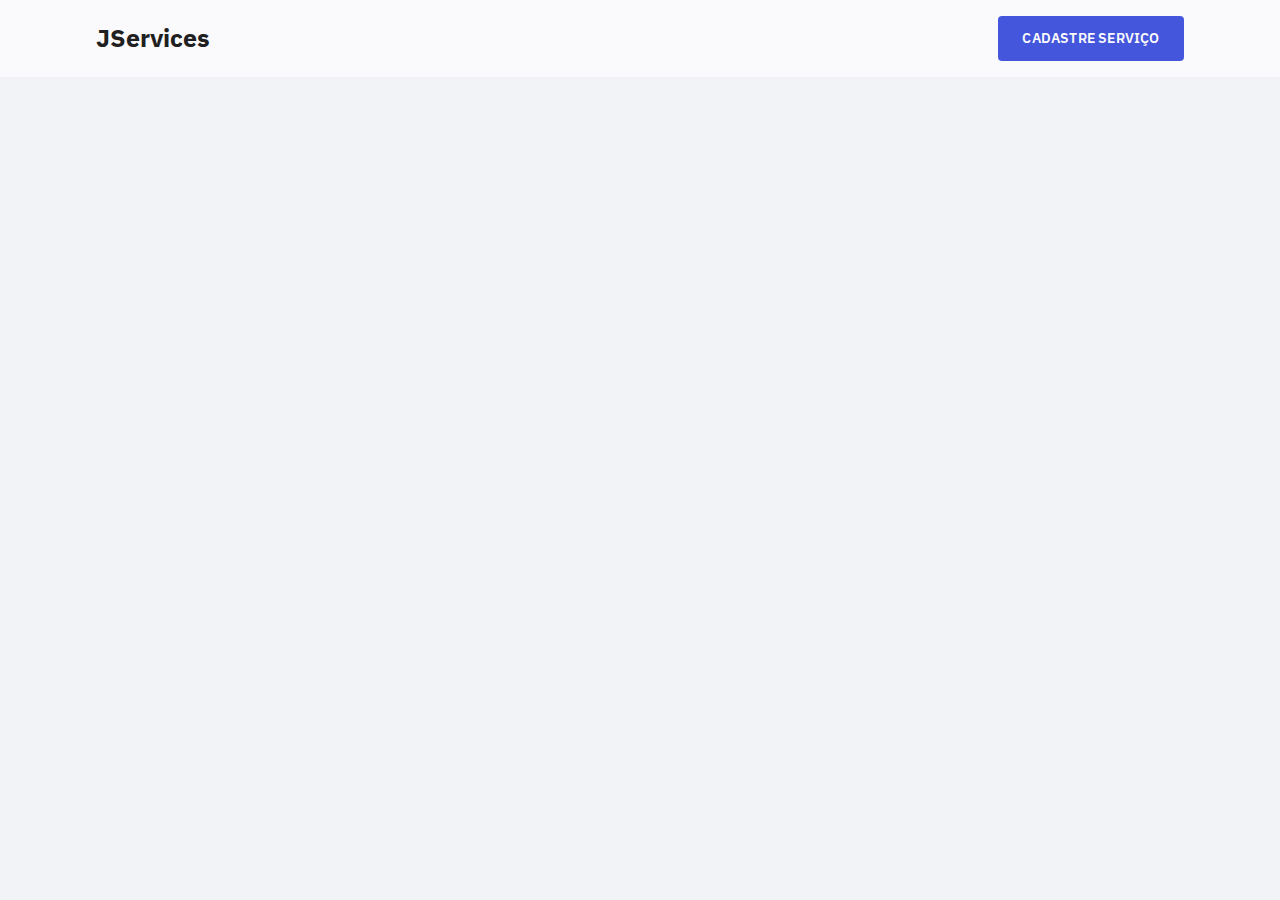
==== details-service.html @ 6e281368 "refactor: created page details service and deleted files css: header & modal" ====
<!DOCTYPE html>
<html lang="pt-br">
    <head>
        <head>
            <meta charset="UTF-8" />
            <meta http-equiv="X-UA-Compatible" content="IE=edge" />
            <meta
                name="viewport"
                content="width=device-width, initial-scale=1.0"
            />

            <link rel="preconnect" href="https://fonts.googleapis.com" />
            <link
                rel="preconnect"
                href="https://fonts.gstatic.com"
                crossorigin
            />
            <link
                href="https://fonts.googleapis.com/css2?family=IBM+Plex+Sans:wght@400;500;600&display=swap"
                rel="stylesheet"
            />
            <link rel="stylesheet" href="./css/reset.css" />
            <link rel="stylesheet" href="./css/colors.css" />
            <link rel="stylesheet" href="./css/global.css" />
            <link rel="stylesheet" href="./css/animates.css" />
            <link rel="stylesheet" href="./css/main.css" />

            <title>Detalhes do Serviço</title>
        </head>
    </head>
    <body>
        <header class="header">
            <div class="container header__content">
                <h2 class="header__title">JServices</h2>
                <button
                    data-id="button-open-modal-registration-service"
                    class="header__button"
                >
                    Cadastre Serviço
                </button>
            </div>
        </header>
    </body>
</html>
---- css/colors.css ----
:root {
    --blue-100: #B6BEFA;
    --blue-200: #7687FF;
    --blue-300: #6376FC;
    --blue-400: #5165F7;
    --blue-500: #4456DB;
    --blue-600: #3848BE;
    --blue-700: #232E80;

    --white-100: #FAFAFC;
    --white-200: #F5F6FA;
    --white-300: #F2F3F7;
    --white-400: #EDEEF5;
    --white-500: #E8E9F2;
    --white-600: #E3E4ED;
    --white-700: #DCDEE8;

    --black-100: #363638;
    --black-200: #2F2F30;
    --black-300: #272729;
    --black-400: #202021;
    --black-500: #19191A;
    --black-600: #141414;
    --black-700: #0F0F0F;

    --gray-100: #9696A3;
    --gray-200: #8A8A94;
    --gray-300: #74747D;
    --gray-400: #65656B;
    --gray-500: #5A5A5E;
    --gray-600: #4B4B4F;
    --gray-700: #404042;
    --gray-800: #313133;

    --green-100: #C0F2D1;
    --green-400: #40D672;
    --green-700: #14552A;

    --red-100: #F9BABA;
    --red-400: #EE2F2F;
    --red-700: #8F1E1E;
}
---- css/global.css ----
.body {
    display: flex;
    flex-direction: column;
}

.container {
    width: min(121.6rem, 85vw);
    margin: 0 auto;
}

.gone {
    width: 0;
    height: 0;
    position: absolute;
    left: -999px;
    visibility: hidden;
}

.not-scroll {
    overflow-y: hidden;
}
---- css/animates.css ----
@keyframes show {
    from {
        opacity: 0.2;
        transform: scale(0.7);
    }

    to {
        opacity: 1;
        transform: scale(1);
    }
}
---- css/main.css ----
.header {
    width: 100%;
    background: var(--white-100);
}

.header__content {
    padding: 1.6rem 0;
    display: flex;
    align-items: center;
    justify-content: space-between;
}

.header__title {
    color: var(--black-400);
}

.header__button {
    padding: 1.4rem 2.4rem;
    font-size: 1.4rem;
    font-weight: 600;
    line-height: 1.6rem;
    text-transform: uppercase;
    letter-spacing: 0.2px;
    color: var(--white-100);
    background: var(--blue-500);
    border-radius: 0.4rem;
    transition: background-color 0.2s linear;
}

.header__button:hover {
    background: var(--blue-400);
}

.header__button:active {
    background: var(--blue-600);
}


.main {
    flex: 1;
}

.main__row-title-section {
    margin-top: 6.4rem;
    display: flex;
    align-items: center;
    justify-content: space-between;
}

.main__row-title-section > h2 {
    font-size: 2.5rem;
    font-weight: 500;
}

.main__row-title-section > span {
    font-size: 1.6rem;
    color: var(--gray-300);
}

.main__row-tabs {
    margin-top: 4rem;
    width: 100%;
    height: 5.6rem;
    background: var(--white-100);
    display: flex;
    justify-content: center;
}

.main__row-tabs__content {
    height: 100%;
    display: flex;
    gap: 3.2rem;
    position: relative;
}

.main__row-tabs__tab {
    height: 100%;
    font-size: 1.6rem;
    font-weight: 400;
    color: var(--gray-300);
    background: transparent;
}

.main__row-tabs__tab--active {
    font-weight: 500;
    color: var(--blue-500);
}

.main__row-tabs-line {
    position: absolute;
    bottom: 0;
    height: 2px;
    background: var(--blue-500);
    transition: transform 0.4s ease;
}

.main__row-tabs-line--left {
    transform: translateX(-0.75rem);
}

.main__row-tabs-line.main__row-tabs-line--left {
    width: 55%;
}

.main__row-tabs-line--right {
    transform: translateX(15rem);
}

.main__row-tabs-line.main__row-tabs-line--right {
    width: 50%;
}

.main__services {
    margin-top: 7.2rem;
}

.list-services {
    display: grid;
    grid-template-columns: repeat(3, 1fr);
    gap: 2.4rem 1.6rem;
}

.card-service {
    display: flex;
    flex-direction: column;
    background: var(--white-100);
    border-radius: 0.4rem;
    animation: show 0.5s linear;
}

.card-service__content {
    flex: 1;
    padding: 2rem 2.4rem 2rem 2.4rem;
    display: flex;
    flex-direction: column;
    gap: 1.6rem;
}

.card-service__title {
    flex: 1;
    font-size: 2rem;
    font-weight: 500;
    color: var(--black-200);
}

.card-service__description {
    flex: 1;
    color: var(--gray-500);
    font-size: 1.4rem;
    font-weight: 400;
    line-height: 2rem;
}

.card-service__tags {
    flex: 1;
    display: flex;
    gap: 1.6rem;
}

.card-service__tags__tag {
    padding: 0.5rem 1rem;
    background: var(--white-700);
    border-radius: 0.4rem;
    font-size: 1.4rem;
    line-height: 1.6rem;
    color: var(--gray-800);
}

.card-service__actions {
    height: 4.4rem;
    border-top: 1px solid var(--white-700);
    text-align: center;
    display: flex;
    align-items: center;
    justify-content: space-between;
}

.card-service__actions__link {
    height: 100%;
    width: 100%;
    display: grid;
    place-content: center;
    font-size: 1.4rem;
    font-weight: 600;
    text-transform: uppercase;
    transition: background-color 0.3s linear;
}

.card-service__actions__link--delete {
    color: var(--red-700);
}

.card-service__actions__link--delete:hover {
    background: var(--red-100);
}

.card-service__actions__link--finished {
    color: var(--green-700);
}

.card-service__actions__link--finished:hover {
    background: var(--green-100);
}

.card-service__actions__link--details {
    color: var(--blue-700);
}

.card-service__actions__link--details:hover {
    background: var(--blue-100);
}

.modal {
    position: absolute;
    top: 0;
    height: 100vh;
    width: 100%;
    background: rgba(0, 0, 0, 0.7);
    display: grid;
    place-content: center;
}

.modal__container {
    padding: 4rem 6.4rem;
    border-radius: 0.4rem;
    background: var(--white-300);
    animation: show 0.3s linear;
}

.modal__container__title {
    font-size: 2.5rem;
    font-weight: 500;
    color: var(--black-300);
}

.modal__container__form {
    margin-top: 3.2rem;
    width: min(70rem, 80vw);
    display: flex;
    flex-direction: column;
    gap: 2rem;
}

.modal__container__form__input-group {
    display: flex;
    flex-direction: column;
    gap: 0.6rem;
}

.modal__container__form__input-group__label {
    font-size: 1.6rem;
    font-weight: 500;
    color: var(--gray-600);
}

.modal__container__form__input-group__input {
    padding: 1.4rem 1.6rem;
    font-size: 1.6rem;
    color: var(--gray-800);
}


.modal__container__form__input-group__input::placeholder {
    color: var(--gray-100);
}

.modal__container__form__row-input {
    display: grid;
    grid-template-columns: 1fr 1fr;
    gap: 2.4rem;
}

.modal__container__form__buttons {
    margin-top: 1.6rem;
    display: flex;
    align-items: center;
    justify-content: flex-end;
    gap: 1.6rem;
}

.modal__container__form__buttons__button--secondary {
    width: 13.2rem;
    height: 4.4rem;
    font-size: 1.4rem;
    font-weight: 600;
    line-height: 1.6rem;
    text-transform: uppercase;
    letter-spacing: 0.2px;
    color: var(--blue-500);
    background: transparent;
    border-radius: 0.4rem;
    border: 1px solid var(--blue-500);
}
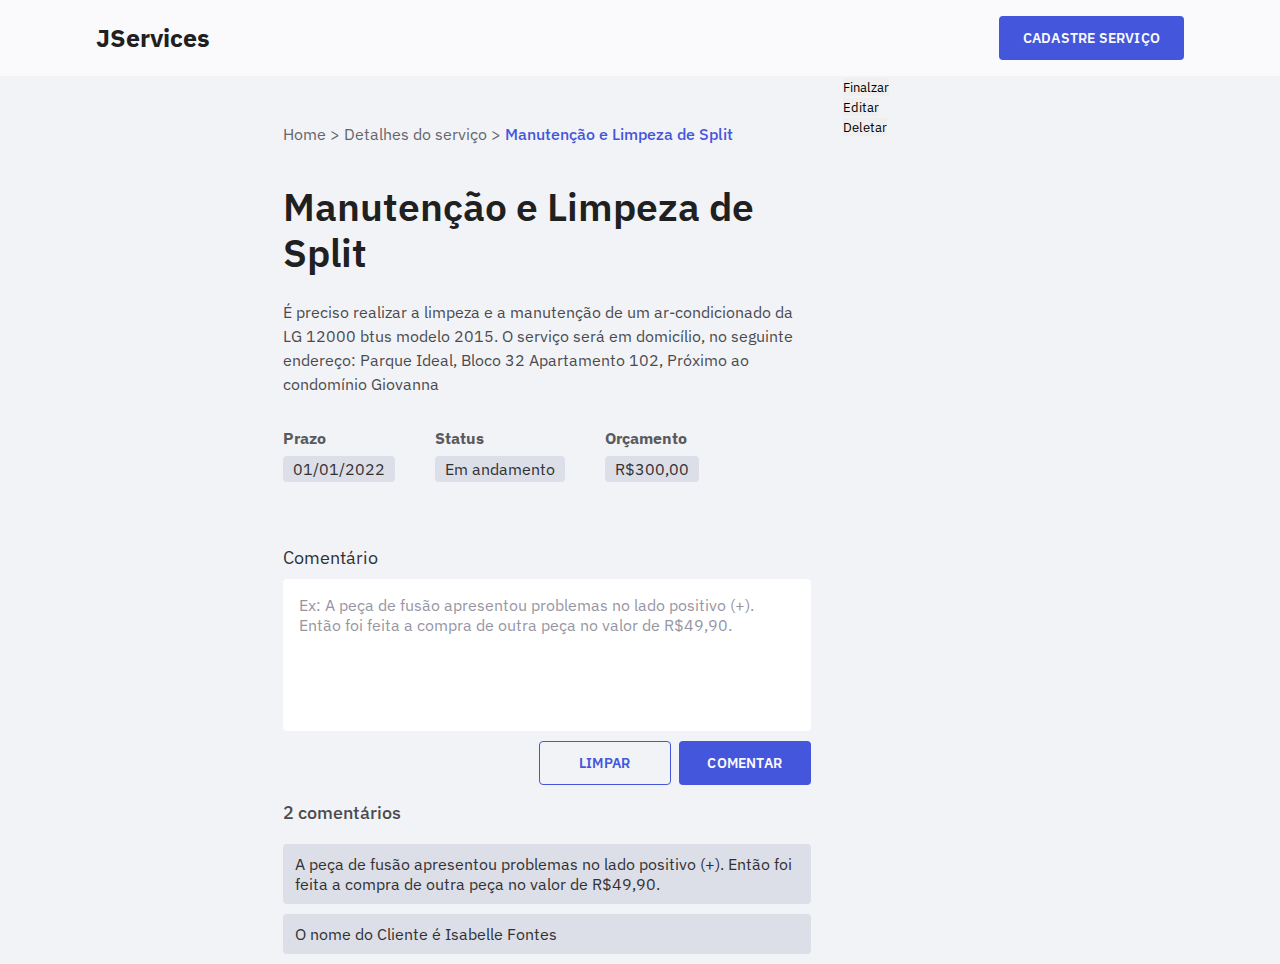
==== commit de50aa8a: "feat: [details-service] article details service completed" ====
--- a/details-service.html
+++ b/details-service.html
@@ -40,5 +40,148 @@
                 </button>
             </div>
         </header>
+        <main>
+            <div class="container main__content">
+                <section class="details-service">
+                    <p class="breadcumbs">
+                        <a
+                            href="./index.html"
+                            class="breadcumbs__breadcumb--disabled"
+                            >Home</a
+                        >
+                        > Detalhes do serviço >
+                        <a
+                            class="breadcumbs__breadcumb--active"
+                            href="./details-service.html"
+                            >Manutenção e Limpeza de Split</a
+                        >
+                    </p>
+                    <article class="details-service__service">
+                        <h1 class="details-service__service__title">
+                            Manutenção e Limpeza de Split
+                        </h1>
+                        <p class="details-service__service__description">
+                            É preciso realizar a limpeza e a manutenção de um
+                            ar-condicionado da LG 12000 btus modelo 2015. O
+                            serviço será em domicílio, no seguinte endereço:
+                            Parque Ideal, Bloco 32 Apartamento 102, Próximo ao
+                            condomínio Giovanna
+                        </p>
+                        <div class="details-service__service__data-table">
+                            <div
+                                class="
+                                    details-service__service__data-table__column
+                                "
+                            >
+                                <h4
+                                    class="
+                                        details-service__service__data-table__column__title
+                                    "
+                                >
+                                    Prazo
+                                </h4>
+                                <span
+                                    class="
+                                        details-service__service__data-table__column__tag
+                                    "
+                                    >01/01/2022</span
+                                >
+                            </div>
+                            <div
+                                class="
+                                    details-service__service__data-table__column
+                                "
+                            >
+                                <h4
+                                    class="
+                                        details-service__service__data-table__column__title
+                                    "
+                                >
+                                    Status
+                                </h4>
+                                <span
+                                    class="
+                                        details-service__service__data-table__column__tag
+                                    "
+                                    >Em andamento</span
+                                >
+                            </div>
+                            <div
+                                class="
+                                    details-service__service__data-table__column
+                                "
+                            >
+                                <h4
+                                    class="
+                                        details-service__service__data-table__column__title
+                                    "
+                                >
+                                    Orçamento
+                                </h4>
+                                <span
+                                    class="
+                                        details-service__service__data-table__column__tag
+                                    "
+                                    >R$300,00</span
+                                >
+                            </div>
+                        </div>
+                    </article>
+                    <form class="details-service__form-comment">
+                        <label
+                            class="details-service__form-comment__label"
+                            for="input-comment"
+                            >Comentário</label
+                        >
+                        <textarea
+                            class="details-service__form-comment__input"
+                            name="input-comment"
+                            id="input-comment"
+                            cols="30"
+                            rows="6"
+                            placeholder="Ex: A peça de fusão apresentou problemas no lado positivo (+). Então foi feita a compra de outra peça no valor de R$49,90."
+                        ></textarea>
+                        <div class="details-service__form-comment__buttons">
+                            <button
+                                class="
+                                    details-service__form-comment__buttons__reset
+                                "
+                                type="reset"
+                            >
+                                Limpar
+                            </button>
+                            <button
+                                class="
+                                    details-service__form-comment__buttons__submit
+                                "
+                                type="button"
+                            >
+                                Comentar
+                            </button>
+                        </div>
+                    </form>
+                    <section class="details-service__comments">
+                        <h3 class="details-service__comments__title">
+                            2 comentários
+                        </h3>
+                        <ul class="details-service__comments__list">
+                            <li class="details-service__comments__list__item">
+                                A peça de fusão apresentou problemas no lado
+                                positivo (+). Então foi feita a compra de outra
+                                peça no valor de R$49,90.
+                            </li>
+                            <li class="details-service__comments__list__item">
+                                O nome do Cliente é Isabelle Fontes
+                            </li>
+                        </ul>
+                    </section>
+                </section>
+                <aside class="actions-service">
+                    <button>Finalzar</button>
+                    <button>Editar</button>
+                    <button>Deletar</button>
+                </aside>
+            </div>
+        </main>
     </body>
 </html>
--- a/css/colors.css
+++ b/css/colors.css
@@ -1,42 +1,42 @@
 :root {
-    --blue-100: #B6BEFA;
-    --blue-200: #7687FF;
-    --blue-300: #6376FC;
-    --blue-400: #5165F7;
-    --blue-500: #4456DB;
-    --blue-600: #3848BE;
-    --blue-700: #232E80;
+    --blue-100: #b6befa;
+    --blue-200: #7687ff;
+    --blue-300: #6376fc;
+    --blue-400: #5165f7;
+    --blue-500: #4456db;
+    --blue-600: #3848be;
+    --blue-700: #232e80;
 
-    --white-100: #FAFAFC;
-    --white-200: #F5F6FA;
-    --white-300: #F2F3F7;
-    --white-400: #EDEEF5;
-    --white-500: #E8E9F2;
-    --white-600: #E3E4ED;
-    --white-700: #DCDEE8;
+    --white-100: #fafafc;
+    --white-200: #f5f6fa;
+    --white-300: #f2f3f7;
+    --white-400: #edeef5;
+    --white-500: #e8e9f2;
+    --white-600: #e3e4ed;
+    --white-700: #dcdee8;
 
     --black-100: #363638;
-    --black-200: #2F2F30;
+    --black-200: #2f2f30;
     --black-300: #272729;
     --black-400: #202021;
-    --black-500: #19191A;
+    --black-500: #19191a;
     --black-600: #141414;
-    --black-700: #0F0F0F;
+    --black-700: #0f0f0f;
 
-    --gray-100: #9696A3;
-    --gray-200: #8A8A94;
-    --gray-300: #74747D;
-    --gray-400: #65656B;
-    --gray-500: #5A5A5E;
-    --gray-600: #4B4B4F;
+    --gray-100: #9696a3;
+    --gray-200: #8a8a94;
+    --gray-300: #74747d;
+    --gray-400: #65656b;
+    --gray-500: #5a5a5e;
+    --gray-600: #4b4b4f;
     --gray-700: #404042;
     --gray-800: #313133;
 
-    --green-100: #C0F2D1;
-    --green-400: #40D672;
-    --green-700: #14552A;
+    --green-100: #c0f2d1;
+    --green-400: #40d672;
+    --green-700: #14552a;
 
-    --red-100: #F9BABA;
-    --red-400: #EE2F2F;
-    --red-700: #8F1E1E;
+    --red-100: #f9baba;
+    --red-400: #ee2f2f;
+    --red-700: #8f1e1e;
 }
--- a/css/main.css
+++ b/css/main.css
@@ -34,7 +34,6 @@
 .header__button:active {
     background: var(--blue-600);
 }
-
 
 .main {
     flex: 1;
@@ -259,7 +258,6 @@
     color: var(--gray-800);
 }
 
-
 .modal__container__form__input-group__input::placeholder {
     color: var(--gray-100);
 }
@@ -291,3 +289,174 @@
     border-radius: 0.4rem;
     border: 1px solid var(--blue-500);
 }
+
+.main__content {
+    display: grid;
+    grid-template-columns: repeat(12, 1fr);
+    column-gap: 3.2rem;
+}
+
+.details-service {
+    grid-column: 3 / 9;
+}
+
+.breadcumbs {
+    margin-top: 4.8rem;
+    font-size: 1.6rem;
+    font-weight: 400;
+    color: var(--gray-400);
+}
+
+.breadcumbs__breadcumb--disabled {
+    color: var(--gray-400);
+}
+
+.breadcumbs__breadcumb--active {
+    color: var(--blue-500);
+    font-weight: 500;
+}
+
+.details-service__service {
+    margin-top: 4rem;
+}
+
+.details-service__service__title {
+    color: var(--black-400);
+    font-weight: 600;
+    line-height: 4.6rem;
+}
+
+.details-service__service__description {
+    margin-top: 2.4rem;
+    font-size: 1.6rem;
+    line-height: 2.4rem;
+    color: var(--gray-600);
+}
+
+.details-service__service__data-table {
+    margin-top: 3.2rem;
+    display: flex;
+    gap: 4rem;
+}
+
+.details-service__service__data-table__column {
+    text-align: left;
+    font-size: 1.6rem;
+    display: flex;
+    flex-direction: column;
+    gap: 0.8rem;
+}
+
+.details-service__service__data-table__column__title {
+    color: var(--gray-500);
+}
+
+.details-service__service__data-table__column__tag {
+    padding: 0.5rem 1rem;
+    background: var(--white-700);
+    border-radius: 0.4rem;
+    font-weight: 400;
+    line-height: 1.6rem;
+    color: var(--gray-800);
+}
+
+.details-service__form-comment {
+    margin-top: 6.4rem;
+    display: flex;
+    flex-direction: column;
+    gap: 1rem;
+}
+
+.details-service__form-comment__label {
+    font-size: 1.8rem;
+    color: var(--gray-800);
+}
+
+.details-service__form-comment__input {
+    border-radius: 0.4rem;
+    padding: 1.6rem;
+    font-size: 1.6rem;
+    font-weight: 400;
+    color: var(--gray-800);
+}
+
+.details-service__form-comment__input::placeholder {
+    color: var(--gray-100);
+}
+
+.details-service__form-comment__buttons {
+    display: flex;
+    align-items: center;
+    justify-content: flex-end;
+    gap: 0.8rem;
+}
+
+.details-service__form-comment__buttons__reset {
+    width: 13.2rem;
+    height: 4.4rem;
+    font-size: 1.4rem;
+    font-weight: 600;
+    line-height: 1.6rem;
+    text-transform: uppercase;
+    letter-spacing: 0.2px;
+    color: var(--blue-500);
+    background: transparent;
+    border-radius: 0.4rem;
+    border: 1px solid var(--blue-500);
+}
+
+.details-service__form-comment__buttons__submit {
+    width: 13.2rem;
+    height: 4.4rem;
+    font-size: 1.4rem;
+    font-weight: 600;
+    line-height: 1.6rem;
+    text-transform: uppercase;
+    letter-spacing: 0.2px;
+    color: var(--white-100);
+    background: var(--blue-500);
+    border-radius: 0.4rem;
+    transition: background-color 0.3s;
+}
+
+.details-service__form-comment__buttons__submit:hover {
+    background: var(--blue-600);
+}
+
+.details-service__form-comment__buttons__submit:active {
+    background: var(--blue-400);
+}
+
+.details-service__comments {
+    margin-top: 1.6rem;
+    display: flex;
+    flex-direction: column;
+    gap: 1rem;
+}
+
+.details-service__comments__title {
+    font-size: 1.8rem;
+    font-weight: 500;
+    color: var(--gray-600);
+}
+
+.details-service__comments__list {
+    margin: 1rem 0;
+    display: flex;
+    flex-direction: column;
+    gap: 1rem;
+}
+
+.details-service__comments__list__item {
+    padding: 1rem 1.2rem;
+    flex: 1;
+    background: var(--white-700);
+    color: var(--gray-800);
+    border-radius: 0.4rem;
+    font-size: 1.6rem;
+    font-weight: 400;
+}
+
+.actions-service {
+    grid-column: 9 / 10;
+}
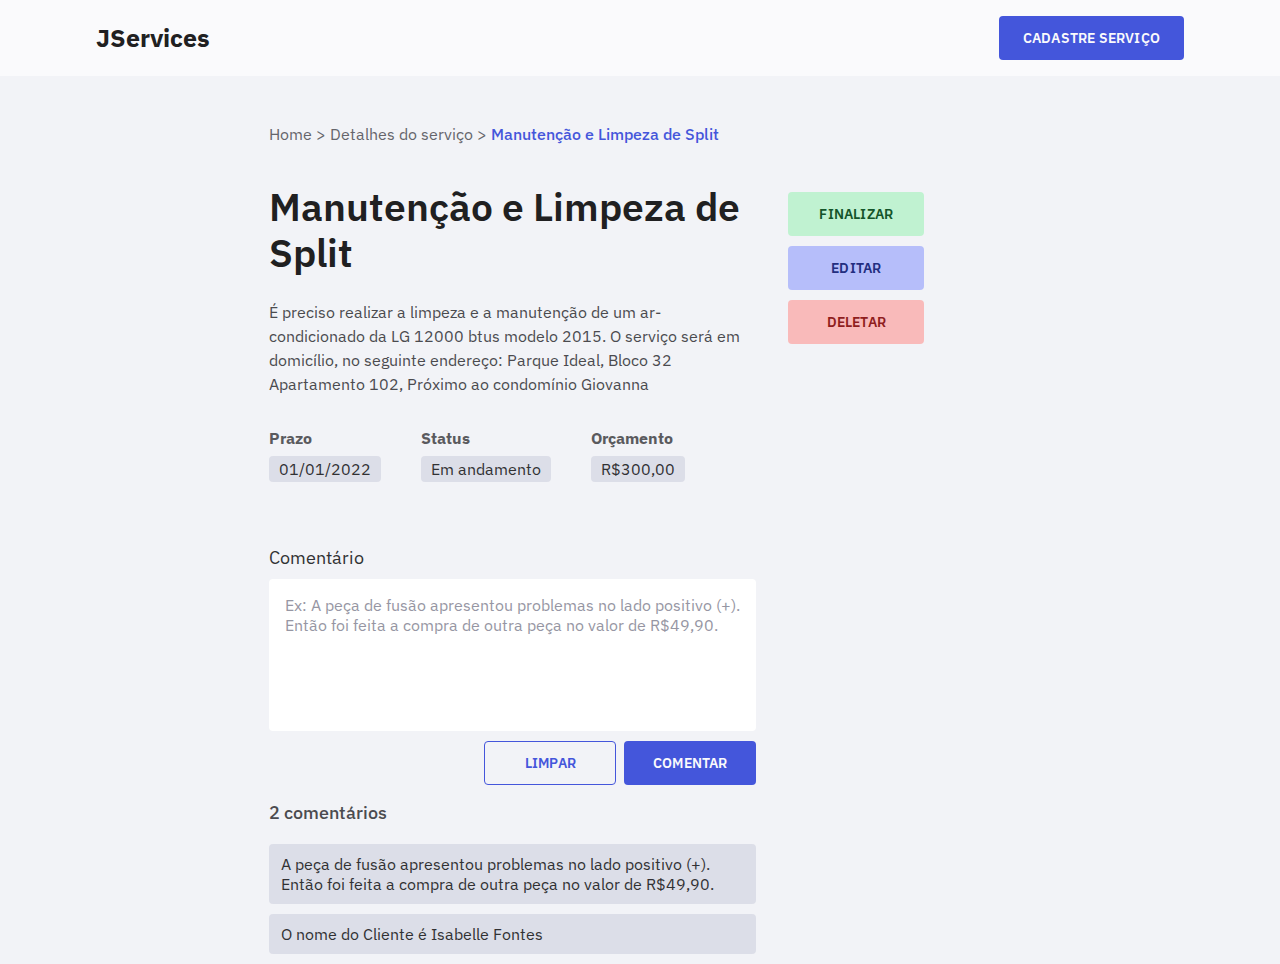
==== commit 01ead020: "feat: [details-service] page completed" ====
--- a/details-service.html
+++ b/details-service.html
@@ -22,8 +22,8 @@
             <link rel="stylesheet" href="./css/reset.css" />
             <link rel="stylesheet" href="./css/colors.css" />
             <link rel="stylesheet" href="./css/global.css" />
+            <link rel="stylesheet" href="./css/main.css" />
             <link rel="stylesheet" href="./css/animates.css" />
-            <link rel="stylesheet" href="./css/main.css" />
 
             <title>Detalhes do Serviço</title>
         </head>
@@ -177,9 +177,29 @@
                     </section>
                 </section>
                 <aside class="actions-service">
-                    <button>Finalzar</button>
-                    <button>Editar</button>
-                    <button>Deletar</button>
+                    <button
+                        class="
+                            actions-service__button
+                            actions-service__button--green
+                        "
+                    >
+                        Finalizar
+                    </button>
+                    <button
+                        class="
+                            actions-service__button
+                            actions-service__button--blue
+                        "
+                    >
+                        Editar
+                    </button>
+                    <button
+                        class="
+                            actions-service__button actions-service__button--red
+                        "
+                    >
+                        Deletar
+                    </button>
                 </aside>
             </div>
         </main>
--- a/css/main.css
+++ b/css/main.css
@@ -459,4 +459,55 @@
 
 .actions-service {
     grid-column: 9 / 10;
-}
+    margin-top: 11.6rem;
+    display: flex;
+    flex-direction: column;
+    gap: 1rem;
+}
+
+.actions-service__button {
+    width: 13.6rem;
+    height: 4.4rem;
+    border-radius: 0.4rem;
+    font-size: 1.4rem;
+    font-weight: 600;
+    line-height: 1.6rem;
+    letter-spacing: 0.24px;
+    text-transform: uppercase;
+    transition: filter 0.3s;
+}
+
+.actions-service__button:hover {
+    filter: brightness(0.9);
+}
+
+.actions-service__button:active {
+    filter: brightness(0.8);
+}
+
+.actions-service__button--green {
+    color: var(--green-700);
+    background: var(--green-100);
+}
+
+.actions-service__button--blue {
+    color: var(--blue-700);
+    background: var(--blue-100);
+}
+
+.actions-service__button--red {
+    color: var(--red-700);
+    background: var(--red-100);
+}
+
+@keyframes show {
+    from {
+        opacity: 0.2;
+        transform: scale(0.7);
+    }
+
+    to {
+        opacity: 1;
+        transform: scale(1);
+    }
+}
